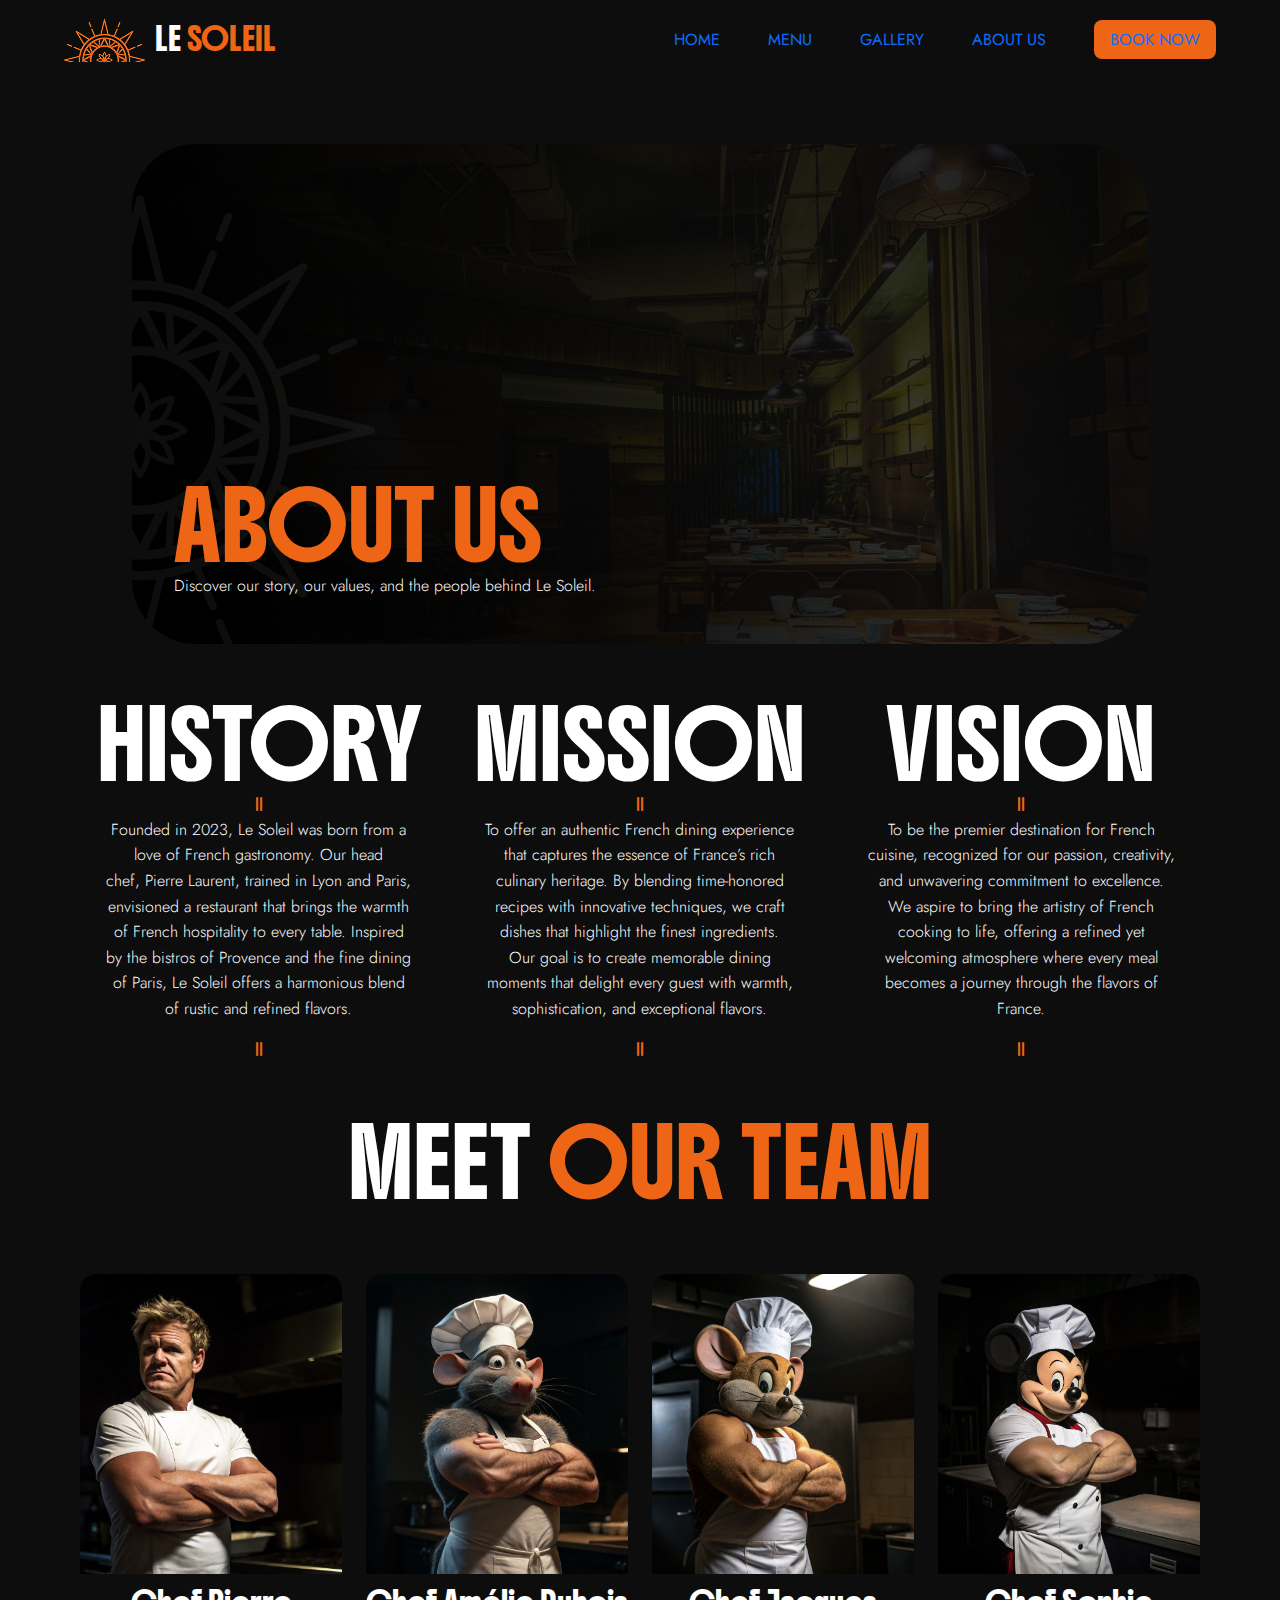
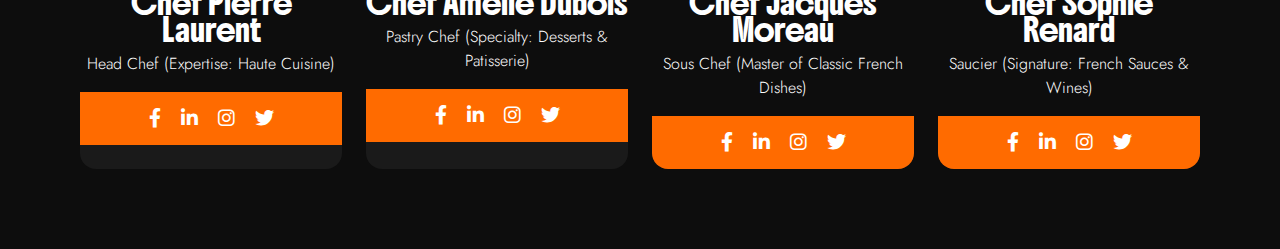
==== aboutuspage.html @ a19a46b6 "Updated Mobile Version" ====
<!DOCTYPE html>
<html lang="en">
<head>
    <meta charset="UTF-8">
    <meta name="viewport" content="width=device-width, initial-scale=1.0">
    <title>About Us - Le Soleil</title>
    <link href="https://cdn.jsdelivr.net/npm/bootstrap@5.3.2/dist/css/bootstrap.min.css" rel="stylesheet">
    <link href="https://cdnjs.cloudflare.com/ajax/libs/font-awesome/6.0.0-beta3/css/all.min.css" rel="stylesheet">
    <link rel="preconnect" href="https://fonts.googleapis.com">
    <link rel="preconnect" href="https://fonts.gstatic.com" crossorigin>
    <link href="https://fonts.googleapis.com/css2?family=Boldonse&family=Jost:ital,wght@0,100..900;1,100..900&display=swap" rel="stylesheet">
    <link href="style.css" rel="stylesheet">
</head>
<body>
    <nav class="navbar">
        <a href="./index.html">
            <div class="logo-container">
                <img src="./images/assets/logo.png" alt="Logo" class="logo">
                <h4 class="logo-type">LE <span class="accent">SOLEIL</span></h4>
            </div>
        </a>

        <ul class="nav-links">
            <li><a href="./index.html" class="link">HOME</a></li>
            <li><a href="./menupage.html" class="link">MENU</a></li>
            <li><a href="./gallerypage.html" class="link">GALLERY</a></li>
            <li><a href="./aboutuspage.html" class="link">ABOUT US</a></li>
            <li><a href="./reservation.html" class="btn-book">BOOK NOW</a></li>  
        </ul>
        <div class="hamburger">
            <div></div>
            <div></div>
            <div></div>
        </div>        
    </nav>

    <div class="about-us-page">

        
    <div class="container-fluid about-us-details">
        <div class="row background-container position-relative">
            <div class="background-text">
                <h2 class="accent">ABOUT US</h1>
                <p class="page-subtitle">Discover our story, our values, and the people behind Le Soleil.</p>
            </div>
        </div>
    </div>

        <div class="row about-us-details-section">
            <div class="col-12 col-md-4 text-center">
                <h2>HISTORY</h2>
                <i class="fas fa-solid fa-grip-lines-vertical accent"></i>
                <p>Founded in 2023, Le Soleil was born from a love of French gastronomy. Our head chef, Pierre Laurent, trained in Lyon and Paris, envisioned a restaurant that brings the warmth of French hospitality to every table. Inspired by the bistros of Provence and the fine dining of Paris, Le Soleil offers a harmonious blend of rustic and refined flavors.</p>
                <i class="fas fa-solid fa-grip-lines-vertical accent"></i>
            </div>
            <div class="col-12 col-md-4 text-center">
                <h2>MISSION</h2>
                <i class="fas fa-solid fa-grip-lines-vertical accent"></i>
                <p>To offer an authentic French dining experience that captures the essence of France’s rich culinary heritage. By blending time-honored recipes with innovative techniques, we craft dishes that highlight the finest ingredients. Our goal is to create memorable dining moments that delight every guest with warmth, sophistication, and exceptional flavors.</p>
                <i class="fas fa-solid fa-grip-lines-vertical accent"></i>
            </div>
            <div class="col-12 col-md-4 text-center">
                <h2>VISION</h2>
                <i class="fas fa-solid fa-grip-lines-vertical accent"></i>
                <p>To be the premier destination for French cuisine, recognized for our passion, creativity, and unwavering commitment to excellence. We aspire to bring the artistry of French cooking to life, offering a refined yet welcoming atmosphere where every meal becomes a journey through the flavors of France.</p>
                <i class="fas fa-solid fa-grip-lines-vertical accent"></i>
            </div>
        </div>

        <div class="row team-section">
            <div class="col-12 text-center">
                <h2>MEET <span class="accent">OUR TEAM</span></h2>
            </div>
        </div>

        <div class="row team-section">
            <div class="col-6 col-md-3 text-center">
                <div class="team-member">
                    <img src="images\staff\ChefAmélieDubois.png" alt="Team Member" class="img-fluid team-image">
                    <div class="member-info">
                        <h4>Chef Pierre Laurent</h4>
                        <p>Head Chef (Expertise: Haute Cuisine)</p>
                    </div>
                    <div class="social-icons">
                        <a href="#" class="social-icon"><i class="fab fa-facebook-f"></i></a>
                        <a href="#" class="social-icon"><i class="fab fa-linkedin-in"></i></a>
                        <a href="#" class="social-icon"><i class="fab fa-instagram"></i></a>
                        <a href="#" class="social-icon"><i class="fab fa-twitter"></i></a>
                    </div>
                </div>
            </div>
            <div class="col-6 col-md-3 text-center">
                <div class="team-member">
                    <img src="./images/staff/ChefJacquesMoreau.png" alt="Team Member" class="img-fluid team-image">
                    <div class="member-info">
                        <h4>Chef Amélie Dubois</h4>
                        <p>Pastry Chef (Specialty: Desserts & Patisserie)</p>
                    </div>
                    <div class="social-icons">
                        <a href="#" class="social-icon"><i class="fab fa-facebook-f"></i></a>
                        <a href="#" class="social-icon"><i class="fab fa-linkedin-in"></i></a>
                        <a href="#" class="social-icon"><i class="fab fa-instagram"></i></a>
                        <a href="#" class="social-icon"><i class="fab fa-twitter"></i></a>
                    </div>
                </div>
            </div>
            <div class="col-6 col-md-3 text-center">
                <div class="team-member">
                    <img src="./images/staff/ChefPierreLaurent.png" alt="Team Member" class="img-fluid team-image">
                    <div class="member-info">
                        <h4>Chef Jacques Moreau</h4>
                        <p>Sous Chef (Master of Classic French Dishes)</p>
                    </div>
                    <div class="social-icons">
                        <a href="#" class="social-icon"><i class="fab fa-facebook-f"></i></a>
                        <a href="#" class="social-icon"><i class="fab fa-linkedin-in"></i></a>
                        <a href="#" class="social-icon"><i class="fab fa-instagram"></i></a>
                        <a href="#" class="social-icon"><i class="fab fa-twitter"></i></a>
                    </div>
                </div>
            </div>
            <div class="col-6 col-md-3 text-center">
                <div class="team-member">
                    <img src="./images/staff/ChefSophieRenard.png" alt="Team Member" class="img-fluid team-image">
                    <div class="member-info">
                        <h4>Chef Sophie Renard</h4>
                        <p>Saucier (Signature: French Sauces & Wines)</p>
                    </div>
                    <div class="social-icons">
                        <a href="#" class="social-icon"><i class="fab fa-facebook-f"></i></a>
                        <a href="#" class="social-icon"><i class="fab fa-linkedin-in"></i></a>
                        <a href="#" class="social-icon"><i class="fab fa-instagram"></i></a>
                        <a href="#" class="social-icon"><i class="fab fa-twitter"></i></a>
                    </div>
                </div>
            </div>
        </div>
    </div>
</div>

    <script src="https://cdn.jsdelivr.net/npm/bootstrap@5.3.2/dist/js/bootstrap.bundle.min.js"></script>
</body>
</html>
---- style.css ----
:root {
    --white: #FFFFFF;
    --black: #0D0D0D;
    --primary: #EE6515;
    --gray: #5A5A5A;
}

*{
    margin: 0;
    padding: 0;
    box-sizing: border-box;
    font-family: "Jost", "Arial", sans-serif;
    color: var(--white);
}

body{
    background-color: var(--black);

    width: 100%;
}

.container{
    display: flex;
    flex-direction: column;
    width: 100%;
    height: auto;
    padding: 64px;
}



h1, h1 span{
    font-size: 8rem;
    font-family: "Boldonse", "Arial", sans-serif;
    color: var(--white);
}

h2, h2 span{
    font-size: 4rem;
    font-family: "Boldonse", "Arial", sans-serif;
}

h3{
    font-size: 2rem;
    font-family: "Jost", "Arial", sans-serif;
    font-weight: 300;
    margin-bottom: -1rem;
}

h4, h4 span{
    font-size: 1.4rem;
    font-family: "Boldonse", "Arial", sans-serif;
    font-weight: 300;
}

p{
    font-size: 1rem;
    font-family: "Jost", "Arial", sans-serif;
    font-weight: 300;
}

/*Just add accent class to color the text*/
.accent{
    color: var(--primary);
}

.subheader-container{
    display: flex;
    flex-direction: column;
    align-items: center;
    justify-content: center;
}

a{
    text-decoration: none !important;
}





/*------ NAVBAR & HERO*/

/* NAVBAR */
.navbar {
  position: absolute;
  width: 100%;
  height: 80px;
  background: transparent;
  display: flex;
  align-items: center;
  justify-content: space-between;
  padding: 0 64px;
  z-index: 1;
  top: 0;
}

.logo-container {
  display: flex;
  align-items: center;
  gap: 10px;
}

.logo-type{
  margin-top: 0.4rem;
}




.nav-links {
  background: var(--black);
  display: flex;
  flex-direction: row;
  height: 100%;
  justify-content: center;
  align-items: center;
  list-style: none;
  gap: 3rem;
}

.nav-links li a {
  text-decoration: none;
  font-size: 1rem;
  transition: 0.3s all ease-in-out;
}

.link:hover {
  color: var(--primary);
}


.nav-links {
  background-color: transparent;
}



.btn-book {
  background-color: var(--primary);
  padding: 0.5rem 1rem;
  border-radius: 8px;
}


/* HAMBURGER MENU */
.hamburger {
  display: none;
  flex-direction: column;
  gap: 6px;
  cursor: pointer;
}

.hamburger div {
  width: 35px;
  height: 4px;
  background-color: var(--primary);
  border-radius: 2px;
  transition: all 0.3s ease-in-out;
}


/* HERO SECTION */
.hero {
    position: inherit;
    top: 0;
    left: 0;
    width: 100% ;
    height: 100vh;
    background: url('./images/assets/bgpic.png') no-repeat center center/cover;
    object-fit: contain;
    background-repeat: no-repeat;
    display: flex;
    align-items: center;
    justify-content: center;
    padding: 0 64px;
    z-index: -1;
}

.hero-text {
    display: flex;
    flex-direction: column;
    position: absolute;
    left: 64px;
}

.banner-tagline{
  margin-top: -2.5rem;
}


/* HERO IMAGES */
.hero-images {
    position: absolute;
    width: 100%;
    height: 100%;
}

.gordon {
    position: absolute;
    width: auto;
    height: 850px;
    right: 0vw;
    bottom: -111px;
}

.remy {
    position: absolute;
    width: auto;
    height: 600px;
    right: 20vw;
    bottom: -89px;
}

@media (max-width: 1100px) { 

    .hero-text {
        display: flex;
        flex-direction: column;
        align-items: start;
        justify-content: center;
    }

    .navbar {
        display: flex;
        flex-direction: row;
        align-items: center;
        justify-content: space-between;
    }

    .banner-logotype, .banner-logotype span{
      font-size: 4rem;
    }
    .banner-tagline{
      margin-top: 0.1rem;
      font-size: 1rem;
    }

    .hamburger {
        display: flex;
        flex-direction: column;
        gap: 5px;
        cursor: pointer;
        position: absolute;
        top: 25px;
        right: 30px;
        z-index: 110;
    }

    .nav-links {
        display: none;
        flex-direction: column;
        position: absolute;
        top: 80px;
        right: 0;
        width: 250px;
        border-radius: 10px;
        background-color: var(--black);
        padding: 20px;
        transition: all 0.3s ease-in-out;
        z-index: 1;
    }

    .nav-links {
      display: none;
      flex-direction: column;
      position: absolute;
      top: 140px;
      right: 0;
      width: 250px;
      background: rgba(0, 0, 0, 0.9);
      border-radius: 10px;
      padding: 20px;
      transition: all 0.3s ease-in-out;
      z-index: 1000;
    }

    .nav-links.active {
      display: flex;
    }

    .remy {
      height: 550px;
      right: 25vw;

    }

    .gordon {
        height: 700px;
        right: 0vw;
    }
}


@media (max-width: 700px) { 
    .hero {
      min-height: 100vh;
    }
    .hero-text {
      position: absolute;
      width: 100%;
      top: 20vh;
      left: 50%;
      transform: translateX(-50%);
      display: flex;
      flex-direction: column;
      align-items: center;
      justify-content: center;

    }

    .banner-logotype, .banner-logotype span{
      font-size: 3.5rem;

    }

    .banner-tagline{
      font-size: 1rem;
      text-align: center;
    }

    .hero{
      display: flex;
      flex-direction: column;
    }


    .tagline {
        position: absolute !important;
        top: -120px !important;
        text-align: center !important;
        font-size: 15px !important;
        width: max-content !important;
    }

    .remy {
        width: auto;
        height: 490px;
        right: 50vw;
    }

    .gordon {
        width: auto;
        height: 570px;
        right: 10vw;
    }




}



@media (max-width: 500px) { 

  .hero {
    min-height: 100vh;
  }

  .hero-text {
    position: absolute;
    width: 100%;
    top: 20vh;
    left: 50%;
    transform: translateX(-50%);
    display: flex;
    flex-direction: column;
    align-items: center;
    justify-content: center;

  }

  .banner-logotype, .banner-logotype span{
    font-size: 3.5rem;

  }

  .banner-tagline{
    font-size: 1rem;
    text-align: center;
  }

  .hero{
    display: flex;
    flex-direction: column;
  }


  .tagline {
      position: absolute !important;
      top: -120px !important;
      text-align: center !important;
      font-size: 15px !important;
      width: max-content !important;
  }

  .remy {
      width: auto;
      height: 300px;
      right: 50vw;
  }

  .gordon {
      width: auto;
      height: 400px;
      right: 10vw;
      top: 2rem;
  }




}



















/*------ MENU*/

.menu{
    position: inherit;
    background-image: url(./images/menu/menubg.png);
    height: 90vh;
    margin-top: 2rem;
    overflow: hidden;
    background-size: cover;
    background-position: center;
    background-repeat: no-repeat;
}


/*For container menu page*/
hr{
    width: 300px;
    background-color: #EE6515;
    height: 5px;
    border-style: none;
}
.menupage{
    background-image: url(./images/menu/menubg.png);
    margin: 0;
    padding: 0;
    padding-top: 8rem;
    width: 100%; 
    min-height: 100vh;
    background-size: cover;
    background-position: center;
    background-repeat: no-repeat;
    background-attachment: fixed; /* para fix yung background during scroll */
    position: relative;
    padding-bottom: 50px;
    align-items: center;
}
/* For Cards*/

.card-container{
    display: flex;
    flex-wrap: wrap; /* para pag inadjust automatic sya mag wwrap */
    gap: 10px;
    align-items: center;
    justify-content: center;
    width: 100%;
    height: auto;
}


.card-image {
    width: 100%;
    height: 180px;
    object-fit: cover;
  }

  .card {
    width: 250px;
    height: 400px;
    border-radius: 12px;
    overflow: hidden;
    box-shadow: 0 4px 12px rgba(0,0,0,0.1);
    transition: transform 0.3s ease, box-shadow 0.3s ease;
    background: #161616;
    margin: 10px;
    text-align: center;
    flex-wrap: wrap;
  }
  .card-button {
    margin-top: 5px;
    padding: 8px 16px;
    background: #EE6515;
    color: white;
    text-decoration: none;
    border-style: none;
    border-radius: 4px;
    font-weight: 500;
    transition: background 0.3s ease;
  }
  .card-button:hover {
    background: #ca5613;
  }
  .card-title {
    font-size: 15px;
    font-family: "Boldonse", "Arial", sans-serif;
    margin-top: 2px;
    margin-bottom: 2px;
    color: white;
    text-transform: uppercase;
  }
  .card-content {
    padding: 15px;
    justify-content: space-between;
  }
  /* MODAL / POP UP STYLE SYA WHEN LEARN MORE BUTTON IS CLICKED */
.modal-overlay {
    display: none;
    position: fixed;
    top: 0;
    left: 0;
    width: 100%;
    height: 100%;
    background: rgba(0,0,0,0.8);
    z-index: 1000;
    align-items: center;
    justify-content: center;
    animation: fadeIn 0.3s;
  }
  
  .modal {
    background: #161616;
    border-radius: 12px;
    width: 90%;
    max-width: 500px;
    position: relative;
    overflow: hidden;
  }
  
  .modal-image {
    width: 100%;
    height: 200px;
    object-fit: cover;
  }
  
  .modal-body {
    padding: 25px;
  }
  
  .modal-close {
    position: absolute;
    top: 15px;
    right: 15px;
    background: none;
    border: none;
    color: white;
    font-size: 28px;
    cursor: pointer;
    z-index: 2;
  }
  
  .modal h3 {
    color: white;
    margin-bottom: 15px;
    text-align: center;
    font-family: "Boldonse", "Arial", sans-serif;
    text-transform: uppercase;
  }
  
  .modal ul {
    margin: 20px 0;
    padding-left: 20px;
  }
  .menu-text{
    display: flex;
    justify-content: center;
    width: 100%;
  }
  .text-button{
    margin-top: 40px;
    padding: 0.8rem 1.5rem;
    text-align: center;
    align-items: center;
    font-weight: 500;
    border-radius: 8px;
    background-color: var(--primary);
  }

  @keyframes fadeIn {
    from { opacity: 0; }
    to { opacity: 1; }
  }
  .menu-scroller {
    margin-top: 2rem;
    width: 100%;
    overflow: hidden;
    position: relative;
    background: transparent; 
    padding: 20px 0;
  }
  
  .scroller-track {
    display: flex;
    animation: scrollMenu 30s linear infinite;
  }
  
  .scroller-track img {
    height: 300px; 
    width: auto;
    margin: 0 15px; 
    border-radius: 8px;
    box-shadow: 0 4px 8px rgba(0,0,0,0.2); 
    object-fit: cover; 
  }
  
  @keyframes scrollMenu {
    0% { transform: translateX(0); }
    100% { transform: translateX(-200%); } 
  }
  
  /* pag natutok yung mouse mag papause yung nag sscroll */
  .scroller-track:hover {
    animation-play-state: paused;
  }
  
  /* Responsive adjustments */
  @media (max-width: 768px) {
    .scroller-track img {
      height: 120px;
      margin: 0 10px;
    }
    
    @keyframes scrollMenu {
      100% { transform: translateX(-55%); } /* pang mobile naman to na scroll */
    }
  }

  @media (max-width: 600px) {
    :root {
        --white: #FFFFFF;
        --black: #0D0D0D;
        --primary: #EE6515;
        --gray: #5A5A5A;
    }
    
    *{
        margin: 0;
        padding: 0;
        box-sizing: border-box;
        font-family: "Jost", "Arial", sans-serif;
        color: var(--white);
    }
    
    body{
        background-color: var(--black);
        min-width: 600px;
    }

    h1{
        font-size: 8rem;
        font-family: "Boldonse", "Arial", sans-serif;
        color: var(--primary);
    }
    
    h2, h2 span{
        font-size: 2rem;
        font-family: "Boldonse", "Arial", sans-serif;
    }
    
    h3{
        font-size: 2rem;
        font-family: "Jost", "Arial", sans-serif;
        font-weight: 300;
        margin-bottom: -1rem;
    }
    
    h4{
        font-size: 1.4rem;
        font-family: "Boldonse", "Arial", sans-serif;
        font-weight: 300;
    }
    
    p{
        font-size: 1rem;
        font-family: "Jost", "Arial", sans-serif;
        font-weight: 300;
    }
    
    /*Just add accent class to color the text*/
    .accent{
        color: var(--primary);
    }
    
    .subheader-container{
        display: flex;
        flex-direction: column;
        align-items: center;
        justify-content: center;
        flex-wrap: wrap;
    }
    
    a{
        text-decoration: none;
    }
    
    .menupage{
    background-image: url(menupagebg.png);
    margin: 0;
    padding: 120px;
    padding-top: 8rem !important;
    width: 100vw; 
    min-height: 100vh;
    background-size: cover;
    background-position: center;
    background-repeat: no-repeat;
    background-attachment: fixed; 
    position: relative;
    padding-bottom: 50px;
    align-items: center;
    }

    .first-element{
      margin-top: 8rem;
    }
    

    .world{
      font-size: 12px;
      margin-bottom: 10px;
    }

    .world1{
      text-align: center;
      font-size: 15px;
    }

    .accent{
      font-size: 15px;
    }
        /*For container menu page*/
        hr{
            width: 200px;
            background-color: #EE6515;
            height: 2px;
            border-style: none;
        }

      .menu-scroller {
      margin-top: 2rem;
      width: 100%;
      overflow: hidden;
      position: relative;
      background: #161616;
      padding: 20px 0;
    }

    .scroller-track {
      display: flex;
      animation: scrollMenu 30s linear infinite;
      width: max-content;
    }

    .scroller-track img {
      height: 300px;
      width: auto;
      margin: 0 15px;
      border-radius: 8px;
      box-shadow: 0 4px 8px rgba(0,0,0,0.2);
      object-fit: cover;
    }

    @keyframes scrollMenu {
      0% { transform: translateX(0); }
      100% { transform: translateX(-50%); }
    }

    .scroller-track:hover {
      animation-play-state: paused;
    }

    @media (max-width: 768px) {
      .scroller-track img {
        height: 120px;
        margin: 0 10px;
      }
    }
    /* For Cards*/
    .card-container {
        display: flex;
        flex-direction: column;
        gap: 10px;
        align-items: center;
        justify-content: center;
        width: 100%;
        height: auto;
      }
      .card {
        display: flex;
        width: 450px;
        height: 200px;
        border-radius: 12px;
        box-shadow: 0 4px 12px rgba(0,0,0,0.1);
        background: #161616;
        overflow: hidden;
      }
      .card-image {
        width: 200px;
        height: 200px;
        object-fit: cover;
      }
      .card-content {
        padding: 10px;
        display: flex;
        flex-direction: column;
        justify-content: space-between;
        flex: 1; 
      }
      .card-title {
        font-size: 15px;
        font-family: "Boldonse", "Arial", sans-serif;
        margin: 2px 0;
        color: white;
        text-align: left;
        text-transform: uppercase;
      }
      .card-text {
        color: white;
        font-family: "Jost", "Arial", sans-serif;
        font-size: 14px;
        margin: 5px 0;
        text-align: left;
      }
      .card-button {
        margin-top: 5px;
        padding: 8px 16px;
        background: #EE6515;
        color: white;
        text-decoration: none;
        border-style: none;
        border-radius: 4px;
        font-weight: 500;
        transition: background 0.3s ease;
      }
      
      .card-button:hover {
        background: #ca5613;
      }
      .menu-text{
        display: flex;
        justify-content: center;
        width: 100%;
      }
      .text-button{
        margin-top: 20px;
        padding: 8px 16px;
        text-align: center;
        align-items: center;
        text-decoration: underline;
      }

      }

/*------ END OF MENU*/











/*----- GALLERY SECTION*/

.gallery {
    align-items: center;
    text-align: center;
  }
  
  /* Carousel Container (Arrows + Slides) */
  .carousel-container {
    display: flex;
    align-items: center;
    justify-content: center;
    position: relative;
    margin-top: 2rem;
    padding: 0 2rem;
  }

  .page-carousel{
    margin-top: 8rem;
  }
  
  /* Carousel Box */
  .carousel-box {
    width: 1063px;
    height: 594px;
    background-color: #222;
    border-radius: 16px;
    margin: 0 1rem;
    position: relative;
    overflow: hidden;
  }
  
  /* Each Slide */
  .slide {
    position: absolute;
    width: 100%;
    height: 100%;
    top: 0;
    left: 0;
    opacity: 0;
    transition: opacity 0.5s ease;
  }
  
  .slide.active {
    opacity: 1;
  }
  
  .slide img {
    width: 100%;
    height: 100%;
    object-fit: cover;
    border-radius: 16px;
  }
  
  /*****************************************
          ARROWS
    ******************************************/
  .carousel-arrow {
    background: transparent;
    border: none;
    width: 70px;
    height: 70px;
    cursor: pointer;
    position: relative;
    padding: 0;
    margin: 0 40px;
  }
  
  .carousel-arrow.left::before {
    content: "";
    position: absolute;
    top: 50%;
    left: 50%;
    transform: translate(-50%, -50%);
    width: 0;
    height: 0;
    border-top: 20px solid transparent;
    border-bottom: 20px solid transparent;
    border-right: 25px solid var(--primary);
  }
  
  .carousel-arrow.right::before {
    content: "";
    position: absolute;
    top: 50%;
    left: 50%;
    transform: translate(-50%, -50%);
    width: 0;
    height: 0;
    border-top: 20px solid transparent;
    border-bottom: 20px solid transparent;
    border-left: 25px solid var(--primary);
  }
  
  /*****************************************
          DOTS (Indicators)
    ******************************************/
  .carousel-dots {
    margin-top: 3rem;
    margin-bottom: 1rem;
    display: flex;
    gap: 1rem;
    justify-content: center;
  }
  
  .dot {
    width: 14px;
    height: 14px;
    background-color: #555;
    border-radius: 50%;
    cursor: pointer;
  }
  
  .dot.active {
    background-color: var(--primary);
  }
  
  /*****************************************
   
    ******************************************/
  @media (max-width: 600px) {
    .container {
      display: flex;
      flex-direction: column;
      justify-content: center;
      align-items: center;
      height: auto;
      padding: 24px;
      text-align: center;
    }
  
    .subheader-container h3 {
      font-size: 1rem;
      text-align: center;
      margin-bottom: 0.5rem;
    }
  
    .subheader-container h2 {
      font-size: 1.5rem;
      text-align: center;
    }
  
    .carousel-container {
      display: flex;
      flex-direction: column;
      align-items: center;
      width: 100%;
      margin: 0 auto;
      padding: 0px 32px;
    }
  
    .carousel-box {
      position: relative;
      width: 100%;
      max-width: 500px;
      min-height: 250px;
      margin: 1rem auto;
      background-color: #222;
      border-radius: 0;
      overflow: hidden;
    }
  
    .slide {
      position: absolute;
      top: 0;
      left: 0;
      width: 100%;
      height: 100%;
      opacity: 0;
      transition: opacity 0.5s ease;
    }
    .slide.active {
      opacity: 1;
    }
  
    .slide img {
      width: 100%;
      height: 100%;
      object-fit: cover;
      border-radius: 0
    }
  
    .carousel-arrow {
      position: absolute;
      top: 50%;
      transform: translateY(-50%);
      width: 60px;
      height: 60px;
      background: transparent;
      border: none;
      cursor: pointer;
      z-index: 2;
      transition: transform 0.3s ease;
    }
    .carousel-arrow.left {
      left: -25px;
    }
    .carousel-arrow.right {
      right: -25px;
    }
  
    .carousel-arrow.left::before,
    .carousel-arrow.right::before {
      content: "";
      position: absolute;
      top: 50%;
      left: 50%;
      transform: translate(-50%, -50%);
      border-top: 10px solid transparent;
      border-bottom: 10px solid transparent;
    }
    .carousel-arrow.left::before {
      border-right: 15px solid var(--primary);
    }
    .carousel-arrow.right::before {
      border-left: 15px solid var(--primary);
    }
  
    .carousel-dots {
      display: flex;
      justify-content: center;
      align-items: center;
      gap: 1rem;
      margin-top: 1rem;
      width: 100%;
      text-align: center;
    }
    .dot {
      width: 10px;
      height: 10px;
      background-color: #555;
      border-radius: 50%;
      cursor: pointer;
    }
    .dot:hover {
      background-color: var(--primary);
      transform: scale(1.2);
      transition: 0.3s ease;
    }
    .dot.active {
      background-color: var(--primary);
    }
    .carousel-box, 
    .slide img {
      border-radius: 0 !important;
    }
  }


/*----- END OF GALLERY SECTION*/









/*----- ABOUT US SECTION*/

.about-container{
  display: flex;
  flex-direction: row;
  gap: 4rem;
}

.about1, .about2{
  flex: 1;
  display: flex;
  align-items: center;
  justify-content: center;
}


.learn-more-btn {
  background-color: var(--primary);
  border: none;
  padding: 12px 24px;
  font-size: 1rem;
  cursor: pointer;
  transition: background-color 0.3s ease;
}

.learn-more-btn:hover {
  background-color: #ff7f3f;
}

.aboutus-image-container {
  width: 100%;
  height: auto;
}

.aboutus-image {
  width: 100%;
  height: auto;
  object-fit: cover;
  border-radius: 8px;
  box-shadow: 0 10px 20px rgba(0,0,0,0.3);
}

.about-us-text {
  text-align: left;
}







.about-us-details {
  position: relative;
  width: 100%;
  height: auto;
  padding: 64px;
}

.background-container {
  background-image: url('/images/assets/bgpic.png');
  background-size: cover;
  background-repeat: no-repeat;
  border-radius: 64px;
  position: relative;
  min-height: 500px; 
}

.background-text {
  position: absolute;
  bottom: 30px;
  left: 30px;
  color: white;
  max-width: 70%; 
}

.about-us-page {
  padding: 5rem;
}
.background-text h1 {
  margin-bottom: 10px;
}

.about-us-details-section {
  margin-bottom: 64px;
}

.about-us-details-section h3 {
  color: var(--primary);
  margin-bottom: 24px;
}

.about-us-details-section p {
  line-height: 1.6;
  padding: 0 24px;
}

.team-section {
  margin-top: 64px;
}

.team-member {
  background-color: #1A1A1A; 
  border-radius: 16px;
  overflow: hidden; 
  transition: transform 0.3s ease, box-shadow 0.3s ease;
  height: 100%; 
  position: relative;
  padding-bottom: 0; /* Remove the padding */
  display: flex;
  flex-direction: column;
}

.team-member:hover {
  transform: scale(1.05);
  box-shadow: 0 10px 20px rgba(0,0,0,0.3); 
}

.team-image {
  width: 100%; 
  height: 300px; 
  object-fit: cover; 
  border-radius: 0;
  display: block; /* Ensure the image is a block element */
}

.team-member .member-info {
  color: white;
  text-align: center;
  width: 100%;
  background-color: rgba(0,0,0,0.5);
}

.team-member .member-info h4 {
  padding: 16px 0 0 0;
  margin: 0;
}

.team-member .member-info p {
  padding: 8px 0 16px 0;
  margin: 0;
}

.social-icons {
  display: flex;
  justify-content: center;
  align-items: center;
  background-color: #FF6B00; 
  padding: 12px 0;
  width: 100%;
}

.social-icon {
  color: white;
  font-size: 1.2rem;
  margin: 0 10px;
  transition: color 0.3s ease;
}

.social-icon:hover {
  color: rgba(255,255,255,0.7); 
}


.meet-subheader{
  text-align: center;
}

.team-section-container{
  display: grid;
  grid-template-columns: 1fr 1fr 1fr 1fr;
  gap: 3rem;
  padding: 0px 64px;

  margin-bottom: 2rem;
}


@media (max-width: 700px) {
  .about-us-details {
      padding: 32px;
  }
  
  .about-us-page {
      padding: 2rem;
  }
  
  .background-container {
      border-radius: 32px;
      min-height: 400px;
  }
  
  .background-text {
      max-width: 90%;
  }
  
  .team-section .col-6,
  .team-section .col-md-3 {
      width: 100%;
      max-width: 100%;
      flex: 0 0 100%;
      margin-bottom: 30px;
  }
  
  .team-member {
      margin-bottom: 20px;
  }
  
  .about-us-details-section p {
      padding: 0;
  }

  .fa-grip-lines-vertical {
      display: none;
  }

  .team-section-container{
    display: grid;
    grid-template-columns: 1fr;
    gap: 2rem;
    padding: 32px 32px;
    margin-bottom: 1rem;

  }
}

/*----- END OF ABOUT US SECTION*/





















/*----- DINE SECTION*/

.dine{
    position: inherit;
}

.dine-page{
  margin-top: 4rem;
}

.dine-container{
    width: 100%;
    height: 100%;
    overflow: hidden;
    border-radius: 16px;
}

.dine-img{
    object-fit: fill;
    transition: all 0.3s ease;
}

.dine-img:hover{
    transform: scale(1.1);
    cursor: pointer;
}

.calltoaction-container{
    position: absolute;
    margin-top: 5.5rem;
    margin-left: 4rem;
}

@media (max-width: 700px) {
    .calltoaction-container{
        margin-top: 3.9rem;
        margin-left: 2rem;
        display: flex;
        flex-direction: column;
        gap: 0.5rem;
    }

    .dine-container{
        width: 100%;
        height: 12rem;
        overflow: hidden;
        border-radius: 16px;
    }

    .dine-img{
        object-fit: cover;
        transition: all 0.3s ease;
    }


}


/*----- END OF DINE SECTION*/









/*----- RESERVATIONS PAGE*/

input{
    background-color: transparent;
    border: 1px solid var(--gray);
    border-radius: 8px;
    padding: 0.8rem 0.8rem;

}

input:focus {
    outline: none;
    border: 1px solid var(--primary);
}

.form-item{
    flex: 1;
    display: flex;
    flex-direction: column;
    gap: 0.2rem;
    width: 100%;
}

label{
    font-size: 1rem;
    font-family: "Jost", "Arial", sans-serif;
    font-weight: 300;
    color: var(--white);

}

.reservation-form{
    width: 100%;
    display: flex;
    flex-direction: column;
    align-items: center;
    justify-content: center;
    gap: 2rem;
    padding: 0 128px;
    margin-top: -2rem;
}

.double-container{
    display: flex;
    flex-direction: row;
    width: 100%;
    gap: 2rem;

}

button{
    background-color: var(--primary);
    border: transparent;
    border-radius: 8px;
    padding: 0.8rem 0.8rem;
    margin-top: 1rem;
    transition: all 0.3s ease;
}

button:hover {
    transform: scale(1.05);
    transform-origin: center;
    cursor: pointer;
}

.submit-button{
    width: 50%;
}

@media (max-width: 700px) {
    .double-container{
        display: flex;
        flex-direction: column;
    }

    .reservation-form{
        padding: 32px 0px;
    }
}


/*----- END OF RESERVATION PAGE*/







/* ----- FOOTER*/

.footer{
    width: 100%;
    height: 300px;
    border-top: 1px solid var(--gray);

    display: flex;
    flex-direction: row;
    align-items: top;
    justify-content: space-between;
    padding: 32px 64px;
    position: relative;
}

ul {
    list-style: none;
    padding: 0;
    margin: 0;
}

.links{
    display: flex;
    flex-direction: column;
    gap: 1rem;
    margin-top: 3rem;
}

.footer-logo-container{
    display: flex;
    flex-direction: column;
    align-items: start;
    justify-content: center;
}

.socials{
    display: flex;
    flex-direction: column;
    gap: 0.5rem;
}

.icon-container{
  margin-top: 1.5rem;
    display: flex;
    flex: row;
    gap: 0.8rem;
}

.icon{
    width: 44px;
    height: 44px;
    background-color: var(--white);
    border-radius: 8px;
}


.links-container{
    display: flex;
    flex-direction: row;
    align-items: start;
    justify-content: space-between;
    gap: 8rem;
}

.footer-bg{
    position: absolute;
    width: 100%;
    height: 100%;
    overflow: hidden;
    top: 0;
    left: 0;
    z-index: -1;
}

.footer-img {
    width: 100%; 
    height: 300px;
    object-fit: cover; 
    
}

@media (max-width: 1000px) {
    .info-links{
        display: none;
    }
}





@media (max-width: 700px) {
    h1{
        font-size: 6rem;
    }
    
    h2, h2 span{
        font-size: 2rem;
    }
    
    h3, h3 span{
        font-size: 1rem;
    }
    
    h4, h4 span{
        font-size: 1rem;
    }
    
    p{
        font-size: 0.8rem;
    }

    .container{
        padding: 32px;
    }



    .subheader-container{
      gap: 1rem;
    }
}
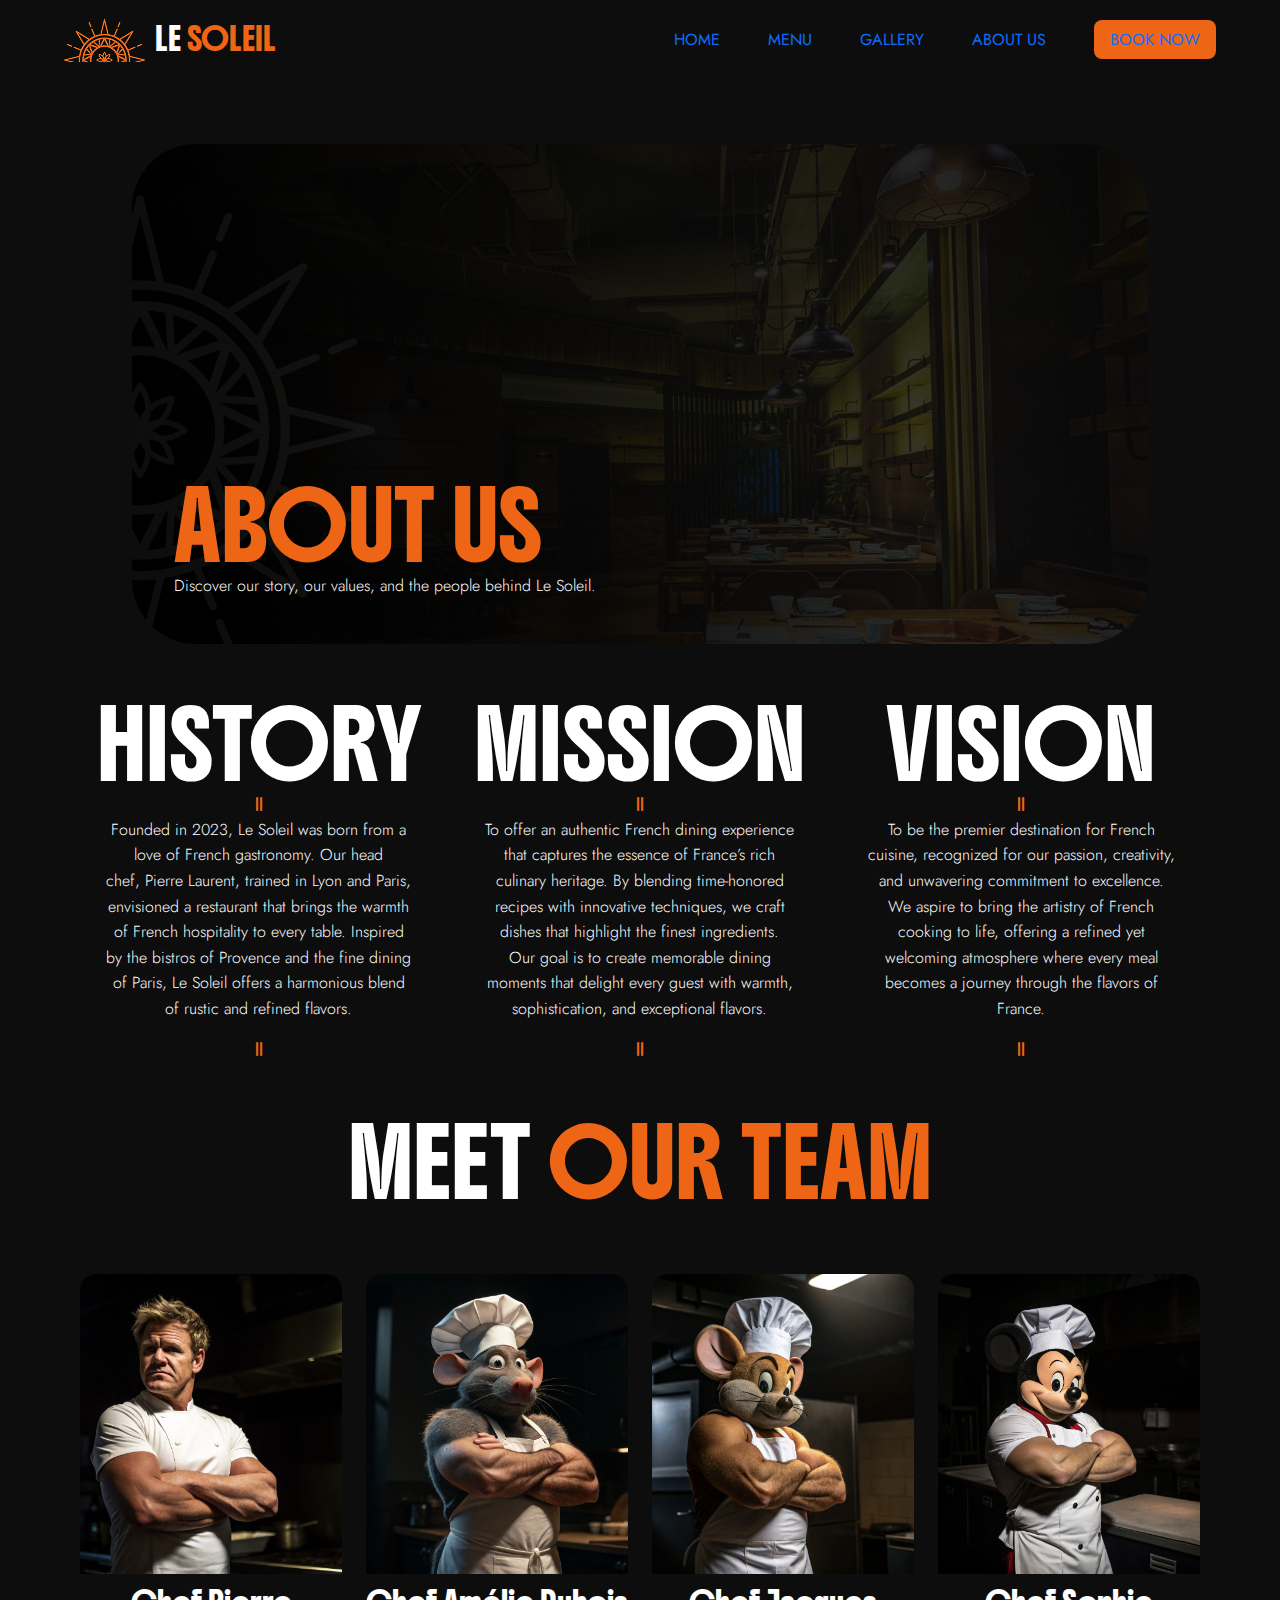
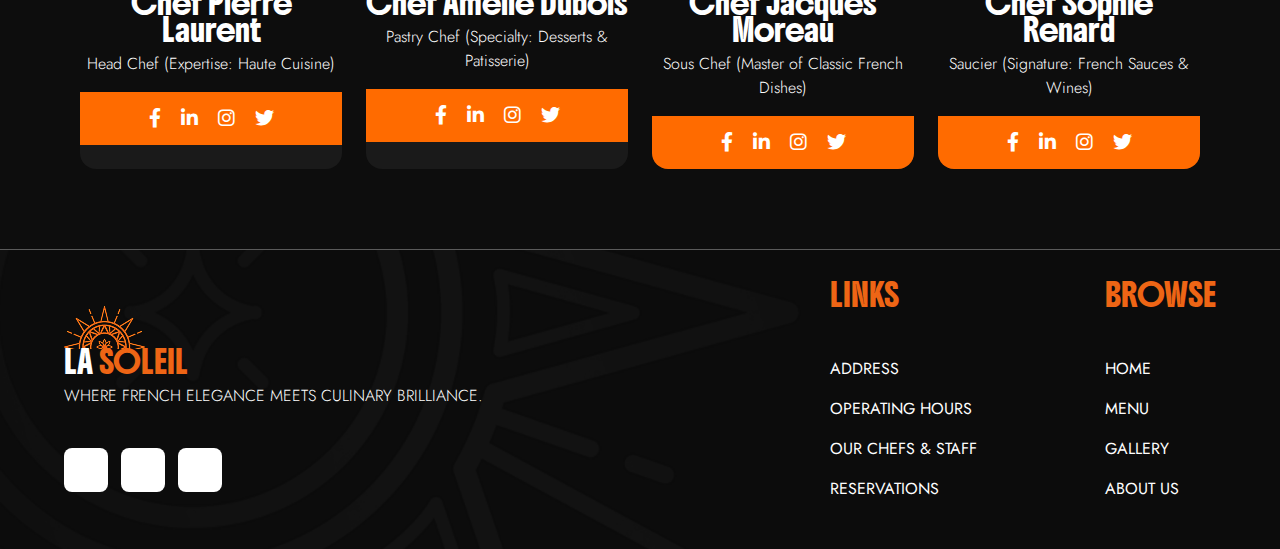
==== commit 452c0f3f: "Patch 3" ====
--- a/aboutuspage.html
+++ b/aboutuspage.html
@@ -34,6 +34,23 @@
         </div>        
     </nav>
 
+        <script>
+        const hamburger = document.querySelector('.hamburger');
+        const navLinks = document.querySelector('.nav-links');
+        const navItems = document.querySelectorAll('.nav-links li a');
+
+        hamburger.addEventListener('click', function() {
+            navLinks.classList.toggle('active');
+        });
+
+        navItems.forEach(item => {
+            item.addEventListener('click', function() {
+                navLinks.classList.remove('active');
+            });
+        });
+
+    </script>
+
     <div class="about-us-page">
 
         
@@ -138,6 +155,78 @@
     </div>
 </div>
 
+
+
+    <!-- FOOTER Section -->
+
+    <footer class=" footer">
+        <div class="footer-bg">
+            <img src="./images/assets/footerbg.png" class="footer-img">
+        </div>
+        <div class="footer-logo-container">
+            <div>
+                <img src="./images/assets/logo.png">
+                <h4>LA <span class="accent">SOLEIL</span></h4>
+                <p>WHERE FRENCH ELEGANCE MEETS CULINARY BRILLIANCE.</p>
+            </div>
+
+            <div class="socials">
+                <div class="icon-container">
+                    <div class="icon">
+                        <img class="icon-img">
+                    </div>
+                    <div class="icon">
+                        <img class="icon-img">
+                    </div>
+                    <div class="icon">
+                        <img class="icon-img">
+                    </div>
+
+                </div>
+            </div>
+        </div>
+
+        <div class="links-container">
+            <div class="info-links">
+                <h4 class="accent">LINKS</h4>
+                <ul class="links">
+                    <a href="#"><li class="foot-link">ADDRESS</li></a>
+                    <a href="#"><li class="foot-link">OPERATING HOURS</li></a>
+                    <a href="#"><li class="foot-link">OUR CHEFS & STAFF</li></a>
+                    <a href="#"><li class="foot-link">RESERVATIONS</li></a>
+                </ul>
+            </div>
+
+            <div class="browse-links">
+                <h4 class="accent">BROWSE</h4>
+                <ul class="links">
+                    <a href="./index.html"><li class="foot-link">HOME</li></a>
+                    <a href="./menupage.html"><li class="foot-link">MENU</li></a>
+                    <a href="./gallerypage.html"><li class="foot-link">GALLERY</li></a>
+                    <a href="./aboutuspage.html"><li class="foot-link">ABOUT US</li></a>
+                </ul>
+            </div>
+
+        </div>
+    </footer>
+
+    <script>
+        const hamburger = document.querySelector('.hamburger');
+        const navLinks = document.querySelector('.nav-links');
+        const navItems = document.querySelectorAll('.nav-links li a');
+
+        hamburger.addEventListener('click', function() {
+            navLinks.classList.toggle('active');
+        });
+
+        navItems.forEach(item => {
+            item.addEventListener('click', function() {
+                navLinks.classList.remove('active');
+            });
+        });
+
+    </script>
+
     <script src="https://cdn.jsdelivr.net/npm/bootstrap@5.3.2/dist/js/bootstrap.bundle.min.js"></script>
 </body>
 </html>
--- a/style.css
+++ b/style.css
@@ -212,6 +212,8 @@
     bottom: -89px;
 }
 
+
+
 @media (max-width: 1100px) { 
 
     .hero-text {
@@ -247,6 +249,14 @@
         z-index: 110;
     }
 
+    .nav-links-container{
+      padding: 32px;
+      background: rgba(0, 0, 0, 0.9);
+      background-color: red;
+      width: 100%;
+      height: 100%;
+    }
+
     .nav-links {
         display: none;
         flex-direction: column;
@@ -255,28 +265,16 @@
         right: 0;
         width: 250px;
         border-radius: 10px;
-        background-color: var(--black);
+        background: rgba(0, 0, 0, 0.9);
         padding: 20px;
         transition: all 0.3s ease-in-out;
         z-index: 1;
     }
 
-    .nav-links {
-      display: none;
-      flex-direction: column;
-      position: absolute;
-      top: 140px;
-      right: 0;
-      width: 250px;
-      background: rgba(0, 0, 0, 0.9);
-      border-radius: 10px;
-      padding: 20px;
-      transition: all 0.3s ease-in-out;
-      z-index: 1000;
-    }
-
     .nav-links.active {
       display: flex;
+      background-color: rgba(0, 0, 0, 0.9);
+      width: 100%;
     }
 
     .remy {
@@ -352,7 +350,7 @@
 
 
 
-@media (max-width: 500px) { 
+@media (max-width: 300px) { 
 
   .hero {
     min-height: 100vh;
@@ -399,13 +397,14 @@
       width: auto;
       height: 300px;
       right: 50vw;
+
   }
 
   .gordon {
       width: auto;
       height: 400px;
       right: 10vw;
-      top: 2rem;
+
   }
 
 
@@ -678,14 +677,14 @@
         font-family: "Boldonse", "Arial", sans-serif;
     }
     
-    h3{
+    h3, h3 span{
         font-size: 2rem;
         font-family: "Jost", "Arial", sans-serif;
         font-weight: 300;
         margin-bottom: -1rem;
     }
     
-    h4{
+    h4, h4 span{
         font-size: 1.4rem;
         font-family: "Boldonse", "Arial", sans-serif;
         font-weight: 300;
@@ -745,9 +744,7 @@
       font-size: 15px;
     }
 
-    .accent{
-      font-size: 15px;
-    }
+
         /*For container menu page*/
         hr{
             width: 200px;
@@ -1110,6 +1107,10 @@
       width: 100%;
       text-align: center;
     }
+
+    .dots-page{
+      margin-bottom: 4rem;
+    }
     .dot {
       width: 10px;
       height: 10px;
@@ -1628,6 +1629,11 @@
     
 }
 
+.foot-link:hover{
+  color: var(--primary);
+  transition: all 0.3s ease;
+}
+
 @media (max-width: 1000px) {
     .info-links{
         display: none;
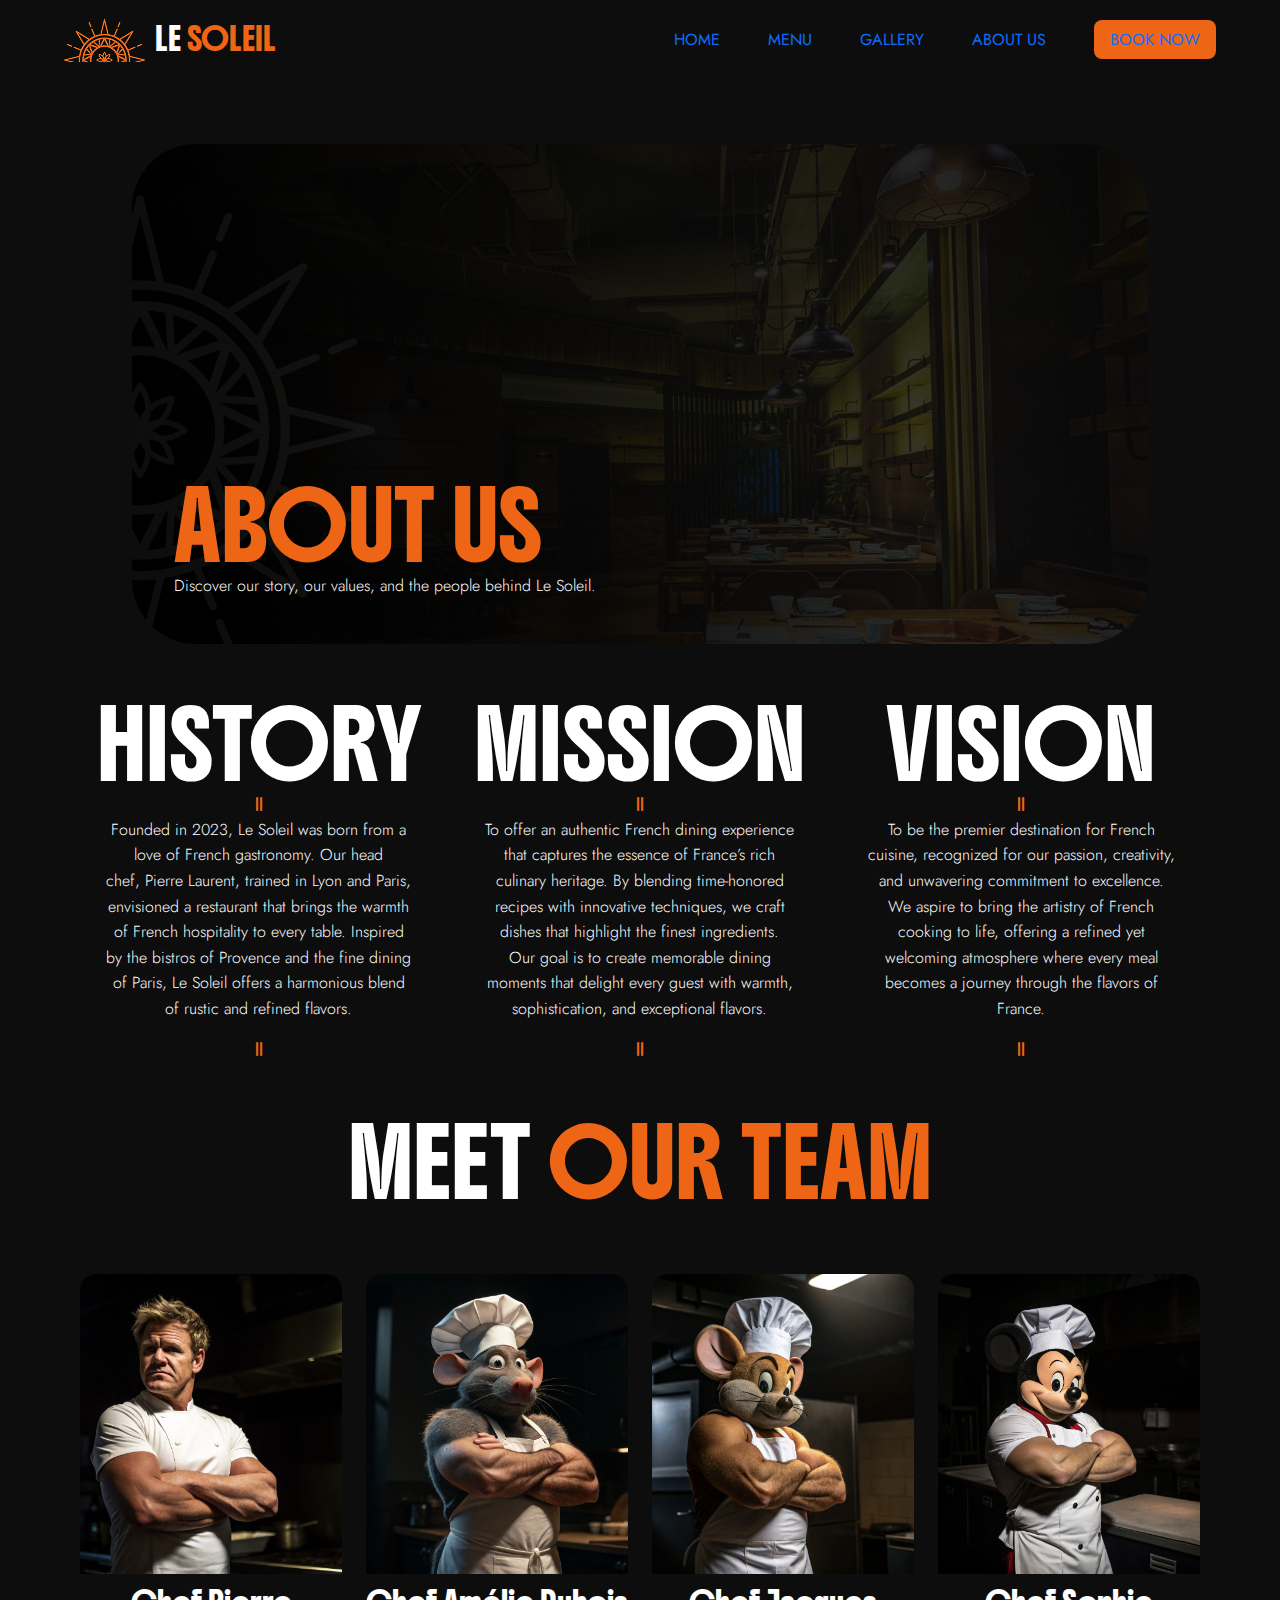
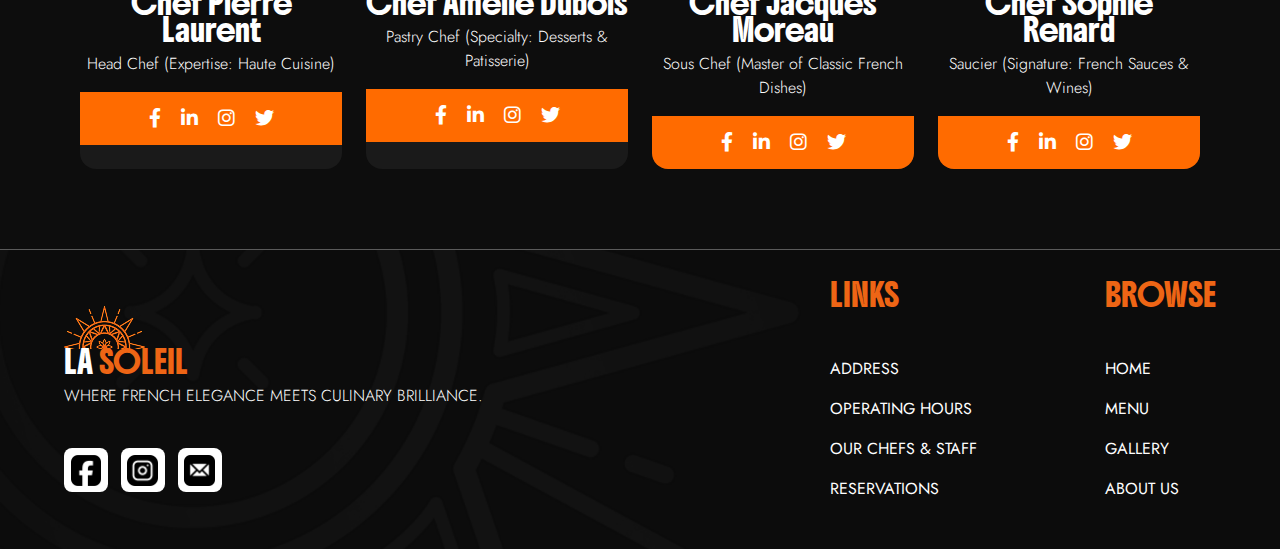
==== commit 0479219d: "Patch 5" ====
--- a/aboutuspage.html
+++ b/aboutuspage.html
@@ -173,13 +173,13 @@
             <div class="socials">
                 <div class="icon-container">
                     <div class="icon">
-                        <img class="icon-img">
+                        <img class="icon-img" src="./images/assets/fb.png">
                     </div>
                     <div class="icon">
-                        <img class="icon-img">
+                        <img class="icon-img" src="./images/assets/ig.png">
                     </div>
                     <div class="icon">
-                        <img class="icon-img">
+                        <img class="icon-img" src="./images/assets/mail.png">
                     </div>
 
                 </div>
--- a/style.css
+++ b/style.css
@@ -252,7 +252,6 @@
     .nav-links-container{
       padding: 32px;
       background: rgba(0, 0, 0, 0.9);
-      background-color: red;
       width: 100%;
       height: 100%;
     }
@@ -1601,6 +1600,15 @@
     height: 44px;
     background-color: var(--white);
     border-radius: 8px;
+    display: flex;
+    align-items: center;
+    justify-content: center;
+}
+
+.icon:hover{
+  cursor: pointer;
+  transform: scale(1.1);
+  transition: all 0.3s ease;
 }
 
 
@@ -1640,6 +1648,12 @@
     }
 }
 
+.icon-img{
+  width: 70%;
+  height: 70%;
+  object-fit: contain;
+}
+
 
 
 
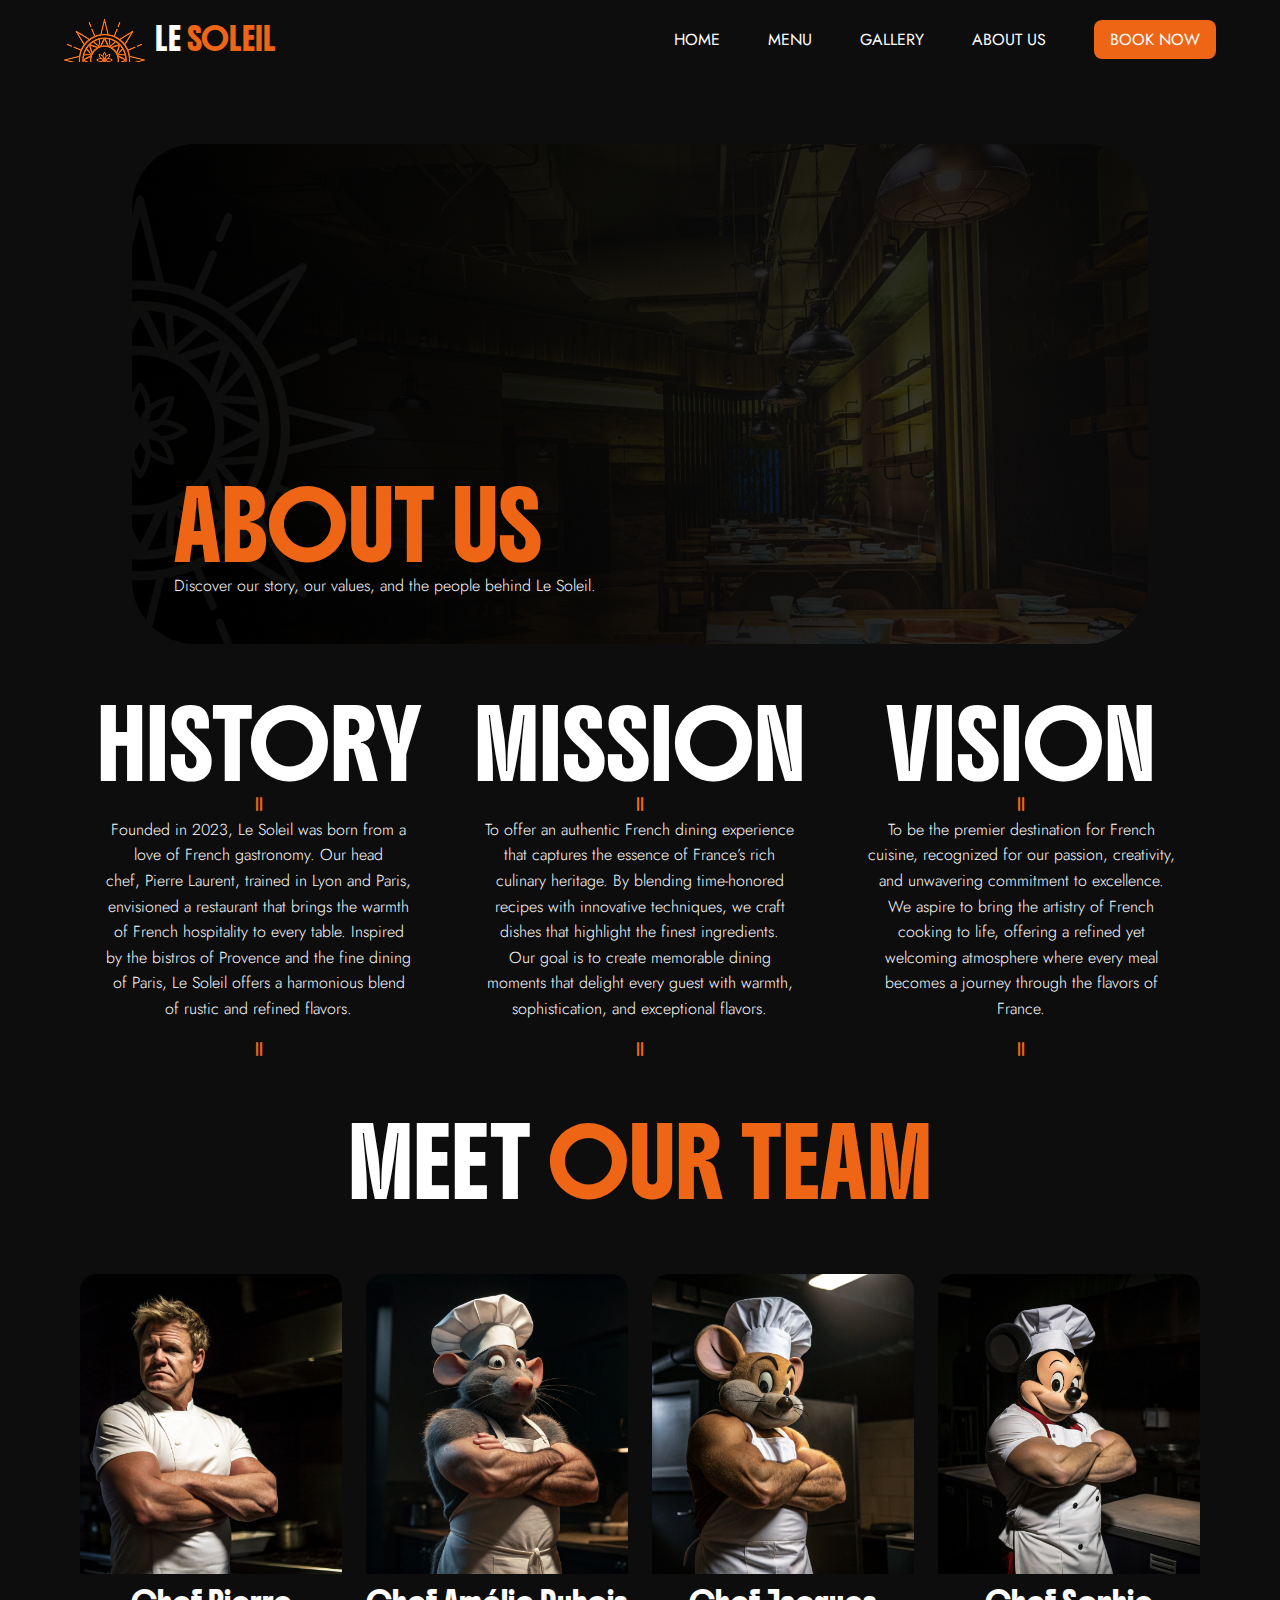
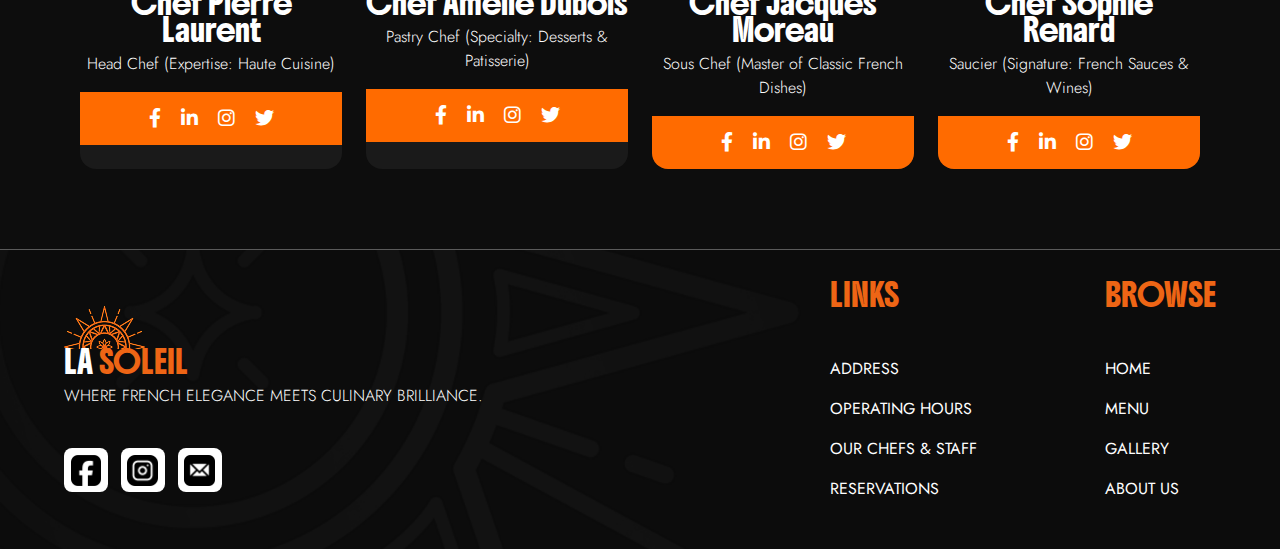
==== commit 54cd424e: "Organized Codebase" ====
--- a/aboutuspage.html
+++ b/aboutuspage.html
@@ -3,7 +3,7 @@
 <head>
     <meta charset="UTF-8">
     <meta name="viewport" content="width=device-width, initial-scale=1.0">
-    <title>About Us - Le Soleil</title>
+    <title>Le Soleil - About Us</title>
     <link href="https://cdn.jsdelivr.net/npm/bootstrap@5.3.2/dist/css/bootstrap.min.css" rel="stylesheet">
     <link href="https://cdnjs.cloudflare.com/ajax/libs/font-awesome/6.0.0-beta3/css/all.min.css" rel="stylesheet">
     <link rel="preconnect" href="https://fonts.googleapis.com">
@@ -12,6 +12,8 @@
     <link href="style.css" rel="stylesheet">
 </head>
 <body>
+
+    <!----- NAVBAR SECTION ----->
     <nav class="navbar">
         <a href="./index.html">
             <div class="logo-container">
@@ -34,23 +36,10 @@
         </div>        
     </nav>
 
-        <script>
-        const hamburger = document.querySelector('.hamburger');
-        const navLinks = document.querySelector('.nav-links');
-        const navItems = document.querySelectorAll('.nav-links li a');
-
-        hamburger.addEventListener('click', function() {
-            navLinks.classList.toggle('active');
-        });
-
-        navItems.forEach(item => {
-            item.addEventListener('click', function() {
-                navLinks.classList.remove('active');
-            });
-        });
-
-    </script>
-
+    <!----- NAVBAR SECTION ----->
+
+
+    <!----- ABOUT US SECTION ----->
     <div class="about-us-page">
 
         
@@ -154,10 +143,11 @@
         </div>
     </div>
 </div>
-
-
-
-    <!-- FOOTER Section -->
+<!----- ABOUT US SECTION ----->
+
+
+
+    <!----- FOOTER SECTION -----> 
 
     <footer class=" footer">
         <div class="footer-bg">
@@ -210,6 +200,11 @@
         </div>
     </footer>
 
+    <!----- FOOTER SECTION -----> 
+
+
+    <!----- SCRIPT SECTION -----> 
+
     <script>
         const hamburger = document.querySelector('.hamburger');
         const navLinks = document.querySelector('.nav-links');
@@ -228,5 +223,7 @@
     </script>
 
     <script src="https://cdn.jsdelivr.net/npm/bootstrap@5.3.2/dist/js/bootstrap.bundle.min.js"></script>
+
+
 </body>
 </html>
--- a/style.css
+++ b/style.css
@@ -1,3 +1,4 @@
+/*---------- GLOBAL STYLES ----------*/
 :root {
     --white: #FFFFFF;
     --black: #0D0D0D;
@@ -15,7 +16,6 @@
 
 body{
     background-color: var(--black);
-
     width: 100%;
 }
 
@@ -26,8 +26,6 @@
     height: auto;
     padding: 64px;
 }
-
-
 
 h1, h1 span{
     font-size: 8rem;
@@ -73,15 +71,16 @@
 
 a{
     text-decoration: none !important;
-}
-
-
-
-
-
-/*------ NAVBAR & HERO*/
-
-/* NAVBAR */
+    color: white;
+}
+
+
+
+
+
+/*---------- NAVBAR STYLES ----------*/
+
+
 .navbar {
   position: absolute;
   width: 100%;
@@ -105,9 +104,6 @@
   margin-top: 0.4rem;
 }
 
-
-
-
 .nav-links {
   background: var(--black);
   display: flex;
@@ -159,8 +155,17 @@
   transition: all 0.3s ease-in-out;
 }
 
-
-/* HERO SECTION */
+/*---------- NAVBAR STYLES ----------*/
+
+
+
+
+
+
+
+
+
+/*---------- HERO STYLES ----------*/
 .hero {
     position: inherit;
     top: 0;
@@ -234,7 +239,7 @@
       font-size: 4rem;
     }
     .banner-tagline{
-      margin-top: 0.1rem;
+      margin-top: -16px;
       font-size: 1rem;
     }
 
@@ -251,7 +256,7 @@
 
     .nav-links-container{
       padding: 32px;
-      background: rgba(0, 0, 0, 0.9);
+      background-color: transparent;
       width: 100%;
       height: 100%;
     }
@@ -278,13 +283,15 @@
 
     .remy {
       height: 550px;
-      right: 25vw;
+      bottom: -97px;
+      right: 240px;
 
     }
 
     .gordon {
         height: 700px;
-        right: 0vw;
+        bottom: -112px;
+        right: 0;
     }
 }
 
@@ -332,20 +339,23 @@
 
     .remy {
         width: auto;
-        height: 490px;
-        right: 50vw;
+        height: 550px;
+        bottom: -96px;
+        left: 32px;
     }
 
     .gordon {
         width: auto;
-        height: 570px;
-        right: 10vw;
-    }
-
-
-
-
-}
+        height: 700px;
+        bottom: -110px;
+        right: 0;
+    }
+
+
+
+
+}
+
 
 
 
@@ -395,41 +405,41 @@
   .remy {
       width: auto;
       height: 300px;
-      right: 50vw;
+      bottom: -88px;
+      left: 0;
 
   }
 
   .gordon {
       width: auto;
       height: 400px;
-      right: 10vw;
-
-  }
-
-
-
-
-}
-
-
-
-
-
-
-
-
-
-
-
-
-
-
-
-
-
-
-
-/*------ MENU*/
+      bottom: -98px;
+      right: 0;
+
+  }
+
+}
+
+/*---------- HERO STYLES ----------*/
+
+
+
+
+
+
+
+
+
+
+
+
+
+
+
+
+
+
+/*---------- MENU STYLES ----------*/
 
 .menu{
     position: inherit;
@@ -645,56 +655,7 @@
   }
 
   @media (max-width: 600px) {
-    :root {
-        --white: #FFFFFF;
-        --black: #0D0D0D;
-        --primary: #EE6515;
-        --gray: #5A5A5A;
-    }
-    
-    *{
-        margin: 0;
-        padding: 0;
-        box-sizing: border-box;
-        font-family: "Jost", "Arial", sans-serif;
-        color: var(--white);
-    }
-    
-    body{
-        background-color: var(--black);
-        min-width: 600px;
-    }
-
-    h1{
-        font-size: 8rem;
-        font-family: "Boldonse", "Arial", sans-serif;
-        color: var(--primary);
-    }
-    
-    h2, h2 span{
-        font-size: 2rem;
-        font-family: "Boldonse", "Arial", sans-serif;
-    }
-    
-    h3, h3 span{
-        font-size: 2rem;
-        font-family: "Jost", "Arial", sans-serif;
-        font-weight: 300;
-        margin-bottom: -1rem;
-    }
-    
-    h4, h4 span{
-        font-size: 1.4rem;
-        font-family: "Boldonse", "Arial", sans-serif;
-        font-weight: 300;
-    }
-    
-    p{
-        font-size: 1rem;
-        font-family: "Jost", "Arial", sans-serif;
-        font-weight: 300;
-    }
-    
+
     /*Just add accent class to color the text*/
     .accent{
         color: var(--primary);
@@ -867,19 +828,15 @@
 
       }
 
-/*------ END OF MENU*/
-
-
-
-
-
-
-
-
-
-
-
-/*----- GALLERY SECTION*/
+/*---------- MENU STYLES ----------*/
+
+
+
+
+
+
+
+/*---------- GALLERY STYLES ----------*/
 
 .gallery {
     align-items: center;
@@ -1132,17 +1089,17 @@
   }
 
 
-/*----- END OF GALLERY SECTION*/
-
-
-
-
-
-
-
-
-
-/*----- ABOUT US SECTION*/
+/*---------- GALLERY STYLES ----------*/
+
+
+
+
+
+
+
+
+
+/*---------- ABOUT US STYLES ----------*/
 
 .about-container{
   display: flex;
@@ -1190,10 +1147,6 @@
 
 
 
-
-
-
-
 .about-us-details {
   position: relative;
   width: 100%;
@@ -1250,7 +1203,7 @@
   transition: transform 0.3s ease, box-shadow 0.3s ease;
   height: 100%; 
   position: relative;
-  padding-bottom: 0; /* Remove the padding */
+  padding-bottom: 0; 
   display: flex;
   flex-direction: column;
 }
@@ -1265,7 +1218,7 @@
   height: 300px; 
   object-fit: cover; 
   border-radius: 0;
-  display: block; /* Ensure the image is a block element */
+  display: block;
 }
 
 .team-member .member-info {
@@ -1321,6 +1274,10 @@
 
 
 @media (max-width: 700px) {
+
+  .about-container{
+    flex-direction: column;
+  }
   .about-us-details {
       padding: 32px;
   }
@@ -1368,29 +1325,18 @@
   }
 }
 
-/*----- END OF ABOUT US SECTION*/
-
-
-
-
-
-
-
-
-
-
-
-
-
-
-
-
-
-
-
-
-
-/*----- DINE SECTION*/
+/*---------- ABOUT US STYLES ----------*/
+
+
+
+
+
+
+
+
+
+
+/*---------- DINE STYLES ----------*/
 
 .dine{
     position: inherit;
@@ -1447,18 +1393,42 @@
 
 }
 
-
-/*----- END OF DINE SECTION*/
-
-
-
-
-
-
-
-
-
-/*----- RESERVATIONS PAGE*/
+@media (max-width: 500px) {
+  .calltoaction-container{
+      margin-top: 3.9rem;
+      margin-left: 2rem;
+      display: flex;
+      flex-direction: column;
+      gap: 0.5rem;
+  }
+
+  .dine-container{
+      width: 100%;
+      height: 12rem;
+      overflow: hidden;
+      border-radius: 16px;
+  }
+
+  .dine-img{
+      object-fit: cover;
+      transition: all 0.3s ease;
+  }
+
+
+}
+
+
+/*---------- DINE STYLES ----------*/
+
+
+
+
+
+
+
+
+
+/*---------- RESERVATION STYLES ----------*/
 
 input{
     background-color: transparent;
@@ -1538,16 +1508,16 @@
     }
 }
 
-
-/*----- END OF RESERVATION PAGE*/
-
-
-
-
-
-
-
-/* ----- FOOTER*/
+/*---------- RESERVATION STYLES ----------*/
+
+
+
+
+
+
+
+
+/*---------- FOOTER STYLES ----------*/
 
 .footer{
     width: 100%;
@@ -1655,8 +1625,14 @@
 }
 
 
-
-
+/*---------- FOOTER STYLES ----------*/
+
+
+
+
+
+
+/*---------- QUERIES STYLES ----------*/
 
 @media (max-width: 700px) {
     h1{
@@ -1669,6 +1645,7 @@
     
     h3, h3 span{
         font-size: 1rem;
+        width: 100%;
     }
     
     h4, h4 span{
